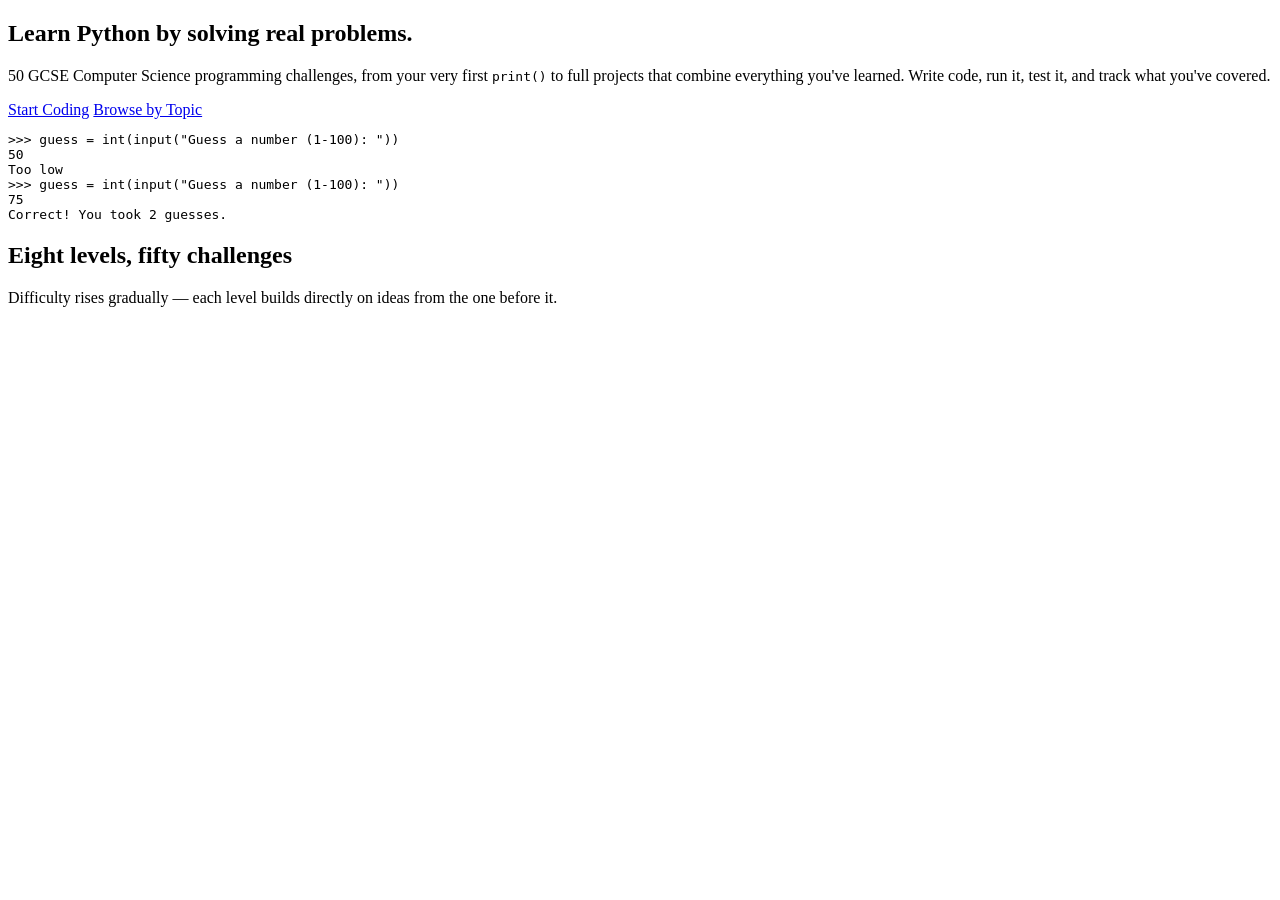
==== index.html @ 18b49186 "Create index.html" ====
<!DOCTYPE html>
<html lang="en">
<head>
<meta charset="UTF-8" />
<meta name="viewport" content="width=device-width, initial-scale=1.0" />
<title>Python GCSE Challenge Lab</title>
<link rel="stylesheet" href="css/style.css" />
</head>
<body data-page="home">
<header id="site-header" class="site-header"></header>

<main class="page">
  <section class="hero">
    <div>
      <h1>Learn Python by solving real problems.</h1>
      <p class="lede">50 GCSE Computer Science programming challenges, from your very first <code>print()</code> to full projects that combine everything you've learned. Write code, run it, test it, and track what you've covered.</p>
      <div class="hero-actions">
        <a href="challenges.html" class="btn btn-primary">Start Coding</a>
        <a href="topics.html" class="btn">Browse by Topic</a>
      </div>
    </div>
    <div class="hero-console">
      <div class="console-bar"><span class="dot"></span><span class="dot"></span><span class="dot"></span></div>
      <pre><span class="out-prompt">&gt;&gt;&gt; </span>guess = int(input("Guess a number (1-100): "))
50
Too low
<span class="out-prompt">&gt;&gt;&gt; </span>guess = int(input("Guess a number (1-100): "))
75
<span class="out-good">Correct! You took 2 guesses.</span></pre>
    </div>
  </section>

  <section id="home-stats" class="home-stats"></section>

  <section>
    <h2>Eight levels, fifty challenges</h2>
    <p class="page-lede">Difficulty rises gradually — each level builds directly on ideas from the one before it.</p>
    <div id="level-strip" class="level-strip"></div>
  </section>
</main>

<footer id="site-footer" class="site-footer"></footer>

<script src="js/challenges.js"></script>
<script src="js/app.js"></script>
<script>
  document.addEventListener("DOMContentLoaded", () => {
    const total = CHALLENGES.length;
    const data = ProgressStore.all();
    const completedCount = Object.keys(data.completed).length;
    const percent = total ? Math.round((completedCount / total) * 100) : 0;
    const currentLevel = completedCount
      ? Math.max(...Object.keys(data.completed).map(id => getChallengeById(Number(id)).level))
      : 0;

    document.getElementById("home-stats").innerHTML = `
      <div class="stat-block"><div class="num">${total}</div><div class="lbl">Total challenges</div></div>
      <div class="stat-block"><div class="num">${completedCount}</div><div class="lbl">Completed</div></div>
      <div class="stat-block"><div class="num">${percent}%</div><div class="lbl">Overall progress</div></div>
      <div class="stat-block"><div class="num">${currentLevel || "—"}</div><div class="lbl">Current level</div></div>
    `;

    document.getElementById("level-strip").innerHTML = LEVELS.map(l => {
      const count = CHALLENGES.filter(c => c.level === l.level).length;
      return `<a class="level-row" href="challenges.html?level=${l.level}" style="text-decoration:none;color:inherit;">
        <span class="level-tag">LEVEL ${l.level}</span>
        <span class="level-name">${l.name} — <span class="text-faint">${l.tagline}</span></span>
        <span class="level-count">${count} challenges</span>
      </a>`;
    }).join("");
  });
</script>
</body>
</html>
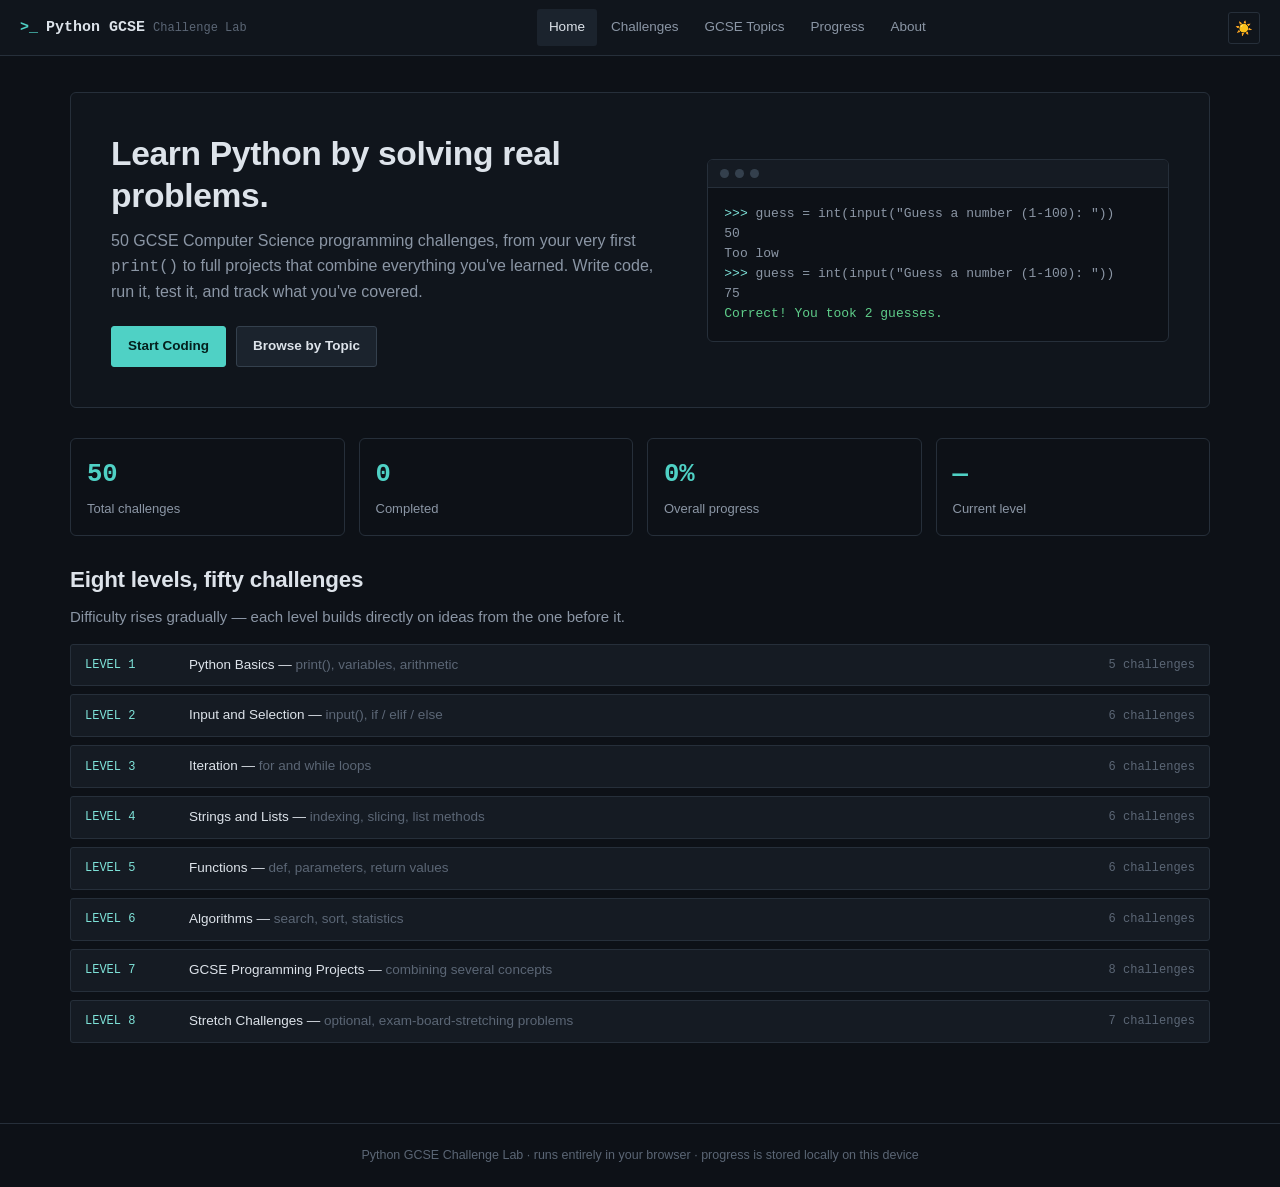
==== commit b34a8989: "Add files via upload" ====
--- a/index.html
+++ b/index.html
@@ -3,7 +3,8 @@
 <head>
 <meta charset="UTF-8" />
 <meta name="viewport" content="width=device-width, initial-scale=1.0" />
-<title>Python GCSE Challenge Lab</title>
+<title>PyBench — Python GCSE Challenge Lab</title>
+<link rel="icon" type="image/svg+xml" href="favicon.svg" />
 <link rel="stylesheet" href="css/style.css" />
 </head>
 <body data-page="home">
--- a/css/style.css
+++ b/css/style.css
@@ -0,0 +1,613 @@
+/* ==========================================================================
+   Python GCSE Challenge Lab — Stylesheet
+   Design language: a quiet, IDE-like workspace. Dark charcoal/navy base,
+   a single cyan accent reserved for interactive/active elements, and a
+   monospace face wherever code or code-like data appears.
+   ========================================================================== */
+
+:root {
+  /* Color: dark theme (default) */
+  --bg: #0d1117;
+  --bg-raised: #10151c;
+  --surface: #151b23;
+  --surface-2: #1b232d;
+  --border: #262f3a;
+  --border-strong: #34404d;
+  --text: #dde3ea;
+  --text-dim: #8b96a5;
+  --text-faint: #5b6675;
+  --accent: #4fd1c5;
+  --accent-strong: #7fe4da;
+  --accent-contrast: #04201d;
+  --warn: #e8b04b;
+  --good: #5fce8a;
+  --bad: #e8706b;
+
+  --mono: "SFMono-Regular", "JetBrains Mono", Consolas, "Liberation Mono", Menlo, monospace;
+  --sans: -apple-system, "Segoe UI", Roboto, "Helvetica Neue", Arial, sans-serif;
+
+  --radius: 6px;
+  --radius-sm: 3px;
+  --shadow: 0 8px 24px rgba(0, 0, 0, 0.35);
+
+  --header-h: 56px;
+}
+
+:root[data-theme="light"] {
+  --bg: #f4f6f8;
+  --bg-raised: #ffffff;
+  --surface: #ffffff;
+  --surface-2: #eef1f4;
+  --border: #d7dce2;
+  --border-strong: #b9c1cb;
+  --text: #182028;
+  --text-dim: #4d5865;
+  --text-faint: #8794a3;
+  --accent: #0f8a7c;
+  --accent-strong: #0b6a5f;
+  --accent-contrast: #ffffff;
+  --warn: #9a6a0c;
+  --good: #1f8f52;
+  --bad: #c23b35;
+  --shadow: 0 8px 24px rgba(20, 30, 40, 0.12);
+}
+
+/* ---------------------------------- Reset --------------------------------- */
+
+*, *::before, *::after { box-sizing: border-box; }
+
+html { color-scheme: dark; }
+:root[data-theme="light"] html { color-scheme: light; }
+
+body {
+  margin: 0;
+  background: var(--bg);
+  color: var(--text);
+  font-family: var(--sans);
+  font-size: 15px;
+  line-height: 1.55;
+  -webkit-font-smoothing: antialiased;
+}
+
+h1, h2, h3, h4 { font-family: var(--sans); font-weight: 650; line-height: 1.25; margin: 0 0 0.5em; letter-spacing: -0.01em; }
+h1 { font-size: 1.9rem; }
+h2 { font-size: 1.4rem; }
+h3 { font-size: 1.1rem; }
+p { margin: 0 0 1em; color: var(--text); }
+a { color: var(--accent-strong); text-decoration: none; }
+a:hover { text-decoration: underline; }
+code, pre, .mono { font-family: var(--mono); }
+ul, ol { padding-left: 1.3em; }
+
+:focus-visible {
+  outline: 2px solid var(--accent);
+  outline-offset: 2px;
+}
+
+button {
+  font-family: var(--sans);
+  cursor: pointer;
+}
+
+/* ---------------------------------- Layout -------------------------------- */
+
+.site-header {
+  height: var(--header-h);
+  border-bottom: 1px solid var(--border);
+  background: var(--bg-raised);
+  display: flex;
+  align-items: center;
+  justify-content: space-between;
+  padding: 0 20px;
+  position: sticky;
+  top: 0;
+  z-index: 50;
+}
+
+.brand {
+  display: flex;
+  align-items: baseline;
+  gap: 8px;
+  font-family: var(--mono);
+  font-weight: 700;
+  font-size: 15px;
+  color: var(--text);
+}
+.brand .brand-mark { color: var(--accent); }
+.brand .brand-sub { color: var(--text-faint); font-weight: 500; font-size: 12px; }
+
+.main-nav {
+  display: flex;
+  gap: 2px;
+}
+.main-nav a {
+  color: var(--text-dim);
+  font-size: 13.5px;
+  padding: 8px 12px;
+  border-radius: var(--radius-sm);
+}
+.main-nav a:hover { color: var(--text); text-decoration: none; background: var(--surface-2); }
+.main-nav a.active { color: var(--text); background: var(--surface-2); }
+
+.header-actions { display: flex; align-items: center; gap: 10px; }
+
+.icon-btn {
+  background: transparent;
+  border: 1px solid var(--border);
+  color: var(--text-dim);
+  border-radius: var(--radius-sm);
+  width: 32px;
+  height: 32px;
+  display: flex;
+  align-items: center;
+  justify-content: center;
+  font-size: 14px;
+}
+.icon-btn:hover { color: var(--text); border-color: var(--border-strong); }
+
+.page {
+  max-width: 1180px;
+  margin: 0 auto;
+  padding: 36px 20px 80px;
+}
+.page-narrow { max-width: 760px; }
+.page-wide { max-width: 1360px; }
+
+.eyebrow-free-title { margin-bottom: 6px; }
+.page-lede { color: var(--text-dim); max-width: 640px; }
+
+/* ---------------------------------- Buttons ------------------------------- */
+
+.btn {
+  display: inline-flex;
+  align-items: center;
+  gap: 8px;
+  border-radius: var(--radius-sm);
+  padding: 9px 16px;
+  font-size: 13.5px;
+  font-weight: 600;
+  border: 1px solid var(--border-strong);
+  background: var(--surface-2);
+  color: var(--text);
+}
+.btn:hover { border-color: var(--text-faint); text-decoration: none; }
+.btn-primary {
+  background: var(--accent);
+  border-color: var(--accent);
+  color: var(--accent-contrast);
+}
+.btn-primary:hover { background: var(--accent-strong); border-color: var(--accent-strong); }
+.btn-ghost {
+  background: transparent;
+  border-color: transparent;
+  color: var(--text-dim);
+}
+.btn-ghost:hover { color: var(--text); background: var(--surface-2); }
+.btn-danger { color: var(--bad); border-color: var(--border); background: transparent; }
+.btn-danger:hover { border-color: var(--bad); }
+.btn-sm { padding: 6px 11px; font-size: 12.5px; }
+.btn:disabled { opacity: 0.45; cursor: not-allowed; }
+
+/* ---------------------------------- Cards --------------------------------- */
+
+.panel {
+  background: var(--surface);
+  border: 1px solid var(--border);
+  border-radius: var(--radius);
+}
+
+.card {
+  background: var(--surface);
+  border: 1px solid var(--border);
+  border-radius: var(--radius);
+  padding: 16px;
+}
+
+/* --------------------------------- Home hero ------------------------------ */
+
+.hero {
+  border: 1px solid var(--border);
+  background: var(--bg-raised);
+  border-radius: var(--radius);
+  padding: 40px;
+  display: grid;
+  grid-template-columns: 1.1fr 0.9fr;
+  gap: 32px;
+  align-items: center;
+}
+@media (max-width: 860px) { .hero { grid-template-columns: 1fr; padding: 24px; } }
+
+.hero h1 { font-size: 2.1rem; margin-bottom: 12px; }
+.hero p.lede { color: var(--text-dim); font-size: 16px; margin-bottom: 22px; }
+.hero-actions { display: flex; gap: 10px; flex-wrap: wrap; }
+
+.hero-console {
+  font-family: var(--mono);
+  font-size: 13px;
+  background: var(--bg);
+  border: 1px solid var(--border);
+  border-radius: var(--radius);
+  overflow: hidden;
+}
+.hero-console .console-bar {
+  display: flex;
+  gap: 6px;
+  padding: 9px 12px;
+  border-bottom: 1px solid var(--border);
+  background: var(--surface);
+}
+.hero-console .dot { width: 9px; height: 9px; border-radius: 50%; background: var(--border-strong); }
+.hero-console pre { margin: 0; padding: 16px; color: var(--text-dim); white-space: pre-wrap; }
+.hero-console .out-good { color: var(--good); }
+.hero-console .out-prompt { color: var(--accent-strong); }
+
+.home-stats {
+  display: grid;
+  grid-template-columns: repeat(4, 1fr);
+  gap: 14px;
+  margin: 30px 0;
+}
+@media (max-width: 700px) { .home-stats { grid-template-columns: repeat(2, 1fr); } }
+.stat-block { border: 1px solid var(--border); border-radius: var(--radius); padding: 16px; }
+.stat-block .num { font-family: var(--mono); font-size: 1.6rem; font-weight: 700; color: var(--accent); }
+.stat-block .lbl { color: var(--text-dim); font-size: 13px; margin-top: 4px; }
+
+.level-strip { display: flex; flex-direction: column; gap: 8px; margin-top: 14px; }
+.level-row {
+  display: grid;
+  grid-template-columns: 90px 1fr auto;
+  align-items: center;
+  gap: 14px;
+  padding: 10px 14px;
+  border: 1px solid var(--border);
+  border-radius: var(--radius-sm);
+  background: var(--surface);
+}
+.level-row .level-tag { font-family: var(--mono); font-size: 12px; color: var(--accent-strong); }
+.level-row .level-name { font-size: 13.5px; }
+.level-row .level-count { font-size: 12px; color: var(--text-faint); font-family: var(--mono); }
+
+/* ------------------------------ Challenge list ----------------------------- */
+
+.filter-bar {
+  display: flex;
+  gap: 10px;
+  flex-wrap: wrap;
+  align-items: center;
+  margin-bottom: 22px;
+  padding: 14px;
+  border: 1px solid var(--border);
+  border-radius: var(--radius);
+  background: var(--surface);
+}
+.filter-bar input[type="search"],
+.filter-bar select {
+  background: var(--bg);
+  border: 1px solid var(--border-strong);
+  color: var(--text);
+  border-radius: var(--radius-sm);
+  padding: 8px 10px;
+  font-size: 13px;
+  font-family: var(--sans);
+}
+.filter-bar input[type="search"] { flex: 1 1 200px; min-width: 160px; }
+.filter-bar label { font-size: 12px; color: var(--text-faint); margin-right: 6px; }
+.filter-group { display: flex; align-items: center; }
+.filter-count { margin-left: auto; font-size: 12.5px; color: var(--text-faint); font-family: var(--mono); }
+
+.challenge-grid {
+  display: grid;
+  grid-template-columns: repeat(auto-fill, minmax(280px, 1fr));
+  gap: 14px;
+}
+
+.challenge-card {
+  border: 1px solid var(--border);
+  border-radius: var(--radius);
+  background: var(--surface);
+  padding: 16px;
+  display: flex;
+  flex-direction: column;
+  gap: 10px;
+  transition: border-color 0.12s ease;
+}
+.challenge-card:hover { border-color: var(--border-strong); text-decoration: none; }
+.challenge-card .cc-top { display: flex; justify-content: space-between; align-items: flex-start; gap: 8px; }
+.challenge-card .cc-id { font-family: var(--mono); color: var(--text-faint); font-size: 12px; }
+.challenge-card h3 { font-size: 15px; margin: 0; color: var(--text); }
+.challenge-card .cc-desc { color: var(--text-dim); font-size: 13px; margin: 0; }
+.challenge-card .cc-meta { display: flex; gap: 6px; flex-wrap: wrap; }
+.challenge-card .cc-footer { margin-top: auto; display: flex; justify-content: space-between; align-items: center; }
+
+.badge {
+  font-size: 11px;
+  font-family: var(--mono);
+  padding: 3px 7px;
+  border-radius: var(--radius-sm);
+  border: 1px solid var(--border-strong);
+  color: var(--text-dim);
+  white-space: nowrap;
+}
+.badge-level { color: var(--accent-strong); border-color: rgba(79, 209, 197, 0.35); }
+.badge-stretch { color: var(--warn); border-color: rgba(232, 176, 75, 0.4); }
+.badge-done { color: var(--good); border-color: rgba(95, 206, 138, 0.4); }
+.badge-progress { color: var(--warn); border-color: rgba(232, 176, 75, 0.4); }
+
+.status-dot { width: 8px; height: 8px; border-radius: 50%; display: inline-block; }
+.status-dot.done { background: var(--good); }
+.status-dot.viewed { background: var(--warn); }
+.status-dot.new { background: var(--text-faint); }
+
+/* --------------------------------- Detail page ----------------------------- */
+
+.challenge-header {
+  display: flex;
+  justify-content: space-between;
+  align-items: flex-start;
+  gap: 16px;
+  margin-bottom: 18px;
+  flex-wrap: wrap;
+}
+.challenge-header .ch-meta-line {
+  font-family: var(--mono);
+  color: var(--text-faint);
+  font-size: 12.5px;
+  margin-bottom: 6px;
+}
+
+.workbench {
+  display: grid;
+  grid-template-columns: minmax(300px, 420px) 1fr;
+  gap: 16px;
+  align-items: start;
+}
+@media (max-width: 980px) { .workbench { grid-template-columns: 1fr; } }
+
+.brief-panel { padding: 20px; }
+.brief-section { margin-bottom: 20px; }
+.brief-section:last-child { margin-bottom: 0; }
+.brief-section h4 {
+  font-size: 11.5px;
+  color: var(--text-faint);
+  margin-bottom: 8px;
+  font-weight: 700;
+}
+.req-list { list-style: none; padding: 0; margin: 0; display: flex; flex-direction: column; gap: 6px; }
+.req-list li { display: flex; gap: 8px; align-items: flex-start; font-size: 13.5px; color: var(--text-dim); }
+.req-list li::before { content: "—"; color: var(--text-faint); }
+.concept-chips { display: flex; flex-wrap: wrap; gap: 6px; }
+.chip {
+  font-family: var(--mono);
+  font-size: 11.5px;
+  padding: 3px 8px;
+  border-radius: var(--radius-sm);
+  background: var(--surface-2);
+  border: 1px solid var(--border);
+  color: var(--text-dim);
+}
+.example-block { background: var(--bg); border: 1px solid var(--border); border-radius: var(--radius-sm); padding: 10px 12px; font-family: var(--mono); font-size: 12.5px; color: var(--text-dim); white-space: pre-wrap; }
+
+.editor-panel { display: flex; flex-direction: column; gap: 12px; }
+
+.editor-toolbar {
+  display: flex;
+  align-items: center;
+  gap: 8px;
+  padding: 8px 10px;
+  border: 1px solid var(--border);
+  border-radius: var(--radius) var(--radius) 0 0;
+  background: var(--surface);
+  border-bottom: none;
+}
+.editor-toolbar .tb-label { font-family: var(--mono); font-size: 12px; color: var(--text-faint); margin-right: auto; }
+
+.code-shell {
+  border: 1px solid var(--border);
+  border-radius: 0 0 var(--radius) var(--radius);
+  overflow: hidden;
+  background: var(--bg);
+}
+
+.code-area-wrap {
+  display: flex;
+  font-family: var(--mono);
+  font-size: 13.5px;
+  line-height: 1.6;
+}
+.line-numbers {
+  user-select: none;
+  text-align: right;
+  color: var(--text-faint);
+  padding: 12px 10px 12px 0;
+  background: var(--bg-raised);
+  border-right: 1px solid var(--border);
+  white-space: pre;
+  overflow: hidden;
+}
+textarea.code-input {
+  flex: 1;
+  resize: vertical;
+  min-height: 260px;
+  background: var(--bg);
+  color: var(--text);
+  border: none;
+  padding: 12px;
+  font-family: var(--mono);
+  font-size: 13.5px;
+  line-height: 1.6;
+  outline: none;
+  tab-size: 4;
+}
+
+.console-wrap { border-top: 1px solid var(--border); }
+.console-head {
+  display: flex;
+  align-items: center;
+  gap: 8px;
+  padding: 8px 12px;
+  background: var(--surface);
+  font-family: var(--mono);
+  font-size: 11.5px;
+  color: var(--text-faint);
+  border-bottom: 1px solid var(--border);
+}
+.console-out {
+  margin: 0;
+  padding: 12px;
+  font-family: var(--mono);
+  font-size: 13px;
+  min-height: 90px;
+  max-height: 260px;
+  overflow-y: auto;
+  white-space: pre-wrap;
+  color: var(--text-dim);
+}
+.console-out .err { color: var(--bad); }
+.console-out .ok-line { color: var(--good); }
+.console-out .prompt-line { color: var(--accent-strong); }
+
+.test-results { display: flex; flex-direction: column; gap: 6px; margin-top: 10px; }
+.test-row {
+  display: flex;
+  align-items: center;
+  gap: 8px;
+  font-size: 12.5px;
+  font-family: var(--mono);
+  padding: 7px 10px;
+  border-radius: var(--radius-sm);
+  border: 1px solid var(--border);
+}
+.test-row.pass { color: var(--good); border-color: rgba(95, 206, 138, 0.35); }
+.test-row.fail { color: var(--bad); border-color: rgba(232, 112, 107, 0.35); }
+.test-row.pending { color: var(--text-faint); }
+
+.hint-list { display: flex; flex-direction: column; gap: 8px; }
+.hint-item {
+  border: 1px solid var(--border);
+  border-radius: var(--radius-sm);
+  overflow: hidden;
+}
+.hint-item summary {
+  padding: 9px 12px;
+  cursor: pointer;
+  font-size: 13px;
+  color: var(--text-dim);
+  list-style: none;
+  display: flex;
+  align-items: center;
+  gap: 8px;
+}
+.hint-item summary::-webkit-details-marker { display: none; }
+.hint-item summary::before { content: "+"; color: var(--accent); font-family: var(--mono); width: 12px; }
+.hint-item[open] summary::before { content: "–"; }
+.hint-item .hint-body { padding: 0 12px 12px 30px; color: var(--text-dim); font-size: 13px; }
+.hint-body code { background: var(--bg); padding: 1px 5px; border-radius: 3px; }
+
+.solution-gate {
+  border: 1px solid var(--border);
+  border-radius: var(--radius);
+  padding: 16px;
+  text-align: center;
+  color: var(--text-dim);
+  font-size: 13.5px;
+}
+.solution-gate p { margin-bottom: 12px; }
+
+.solution-block { display: none; flex-direction: column; gap: 14px; }
+.solution-block.visible { display: flex; }
+.solution-code {
+  background: var(--bg);
+  border: 1px solid var(--border);
+  border-radius: var(--radius-sm);
+  padding: 14px;
+  font-family: var(--mono);
+  font-size: 13px;
+  overflow-x: auto;
+  white-space: pre;
+  color: var(--text);
+}
+
+.completion-bar {
+  display: flex;
+  align-items: center;
+  gap: 12px;
+  padding: 14px 16px;
+  border: 1px solid var(--border);
+  border-radius: var(--radius);
+  margin-top: 16px;
+  flex-wrap: wrap;
+}
+.completion-bar .status-text { font-size: 13.5px; color: var(--text-dim); margin-right: auto; }
+
+/* ---------------------------------- Topics -------------------------------- */
+
+.topic-grid {
+  display: grid;
+  grid-template-columns: repeat(auto-fill, minmax(220px, 1fr));
+  gap: 12px;
+}
+.topic-card {
+  border: 1px solid var(--border);
+  border-radius: var(--radius);
+  background: var(--surface);
+  padding: 16px;
+  display: flex;
+  flex-direction: column;
+  gap: 8px;
+}
+.topic-card h3 { font-size: 14.5px; margin: 0; }
+.topic-card .topic-count { font-family: var(--mono); font-size: 12px; color: var(--text-faint); }
+.topic-progress-track { height: 5px; background: var(--surface-2); border-radius: 4px; overflow: hidden; }
+.topic-progress-fill { height: 100%; background: var(--accent); }
+
+/* --------------------------------- Progress -------------------------------- */
+
+.progress-summary { display: grid; grid-template-columns: 1.1fr 0.9fr; gap: 18px; margin-bottom: 24px; }
+@media (max-width: 860px) { .progress-summary { grid-template-columns: 1fr; } }
+
+.big-progress { padding: 22px; }
+.big-progress .pct { font-family: var(--mono); font-size: 2.4rem; font-weight: 700; color: var(--accent); }
+.bar-track { height: 10px; border-radius: 5px; background: var(--surface-2); overflow: hidden; margin: 14px 0; }
+.bar-fill { height: 100%; background: var(--accent); border-radius: 5px; transition: width 0.3s ease; }
+.progress-metrics { display: flex; gap: 22px; flex-wrap: wrap; margin-top: 10px; }
+.progress-metric .m-num { font-family: var(--mono); font-size: 1.15rem; font-weight: 700; }
+.progress-metric .m-lbl { font-size: 12px; color: var(--text-faint); }
+
+.topic-checklist { display: flex; flex-direction: column; gap: 8px; padding: 20px; }
+.topic-checklist .tc-row { display: flex; align-items: center; gap: 10px; font-size: 13.5px; }
+.topic-checklist .tc-row .tc-mark { font-family: var(--mono); width: 16px; }
+.topic-checklist .tc-row.done { color: var(--good); }
+.topic-checklist .tc-row.pending { color: var(--text-faint); }
+
+.completed-table { width: 100%; border-collapse: collapse; font-size: 13px; }
+.completed-table th { text-align: left; color: var(--text-faint); font-weight: 600; font-size: 11.5px; padding: 8px 10px; border-bottom: 1px solid var(--border); }
+.completed-table td { padding: 9px 10px; border-bottom: 1px solid var(--border); color: var(--text-dim); }
+.completed-table tr:last-child td { border-bottom: none; }
+
+.empty-state { padding: 40px 20px; text-align: center; color: var(--text-faint); }
+
+/* ---------------------------------- About --------------------------------- */
+
+.about-block { margin-bottom: 26px; }
+.about-block h2 { margin-bottom: 10px; }
+
+/* --------------------------------- Utility --------------------------------- */
+
+.flex-row { display: flex; gap: 10px; align-items: center; }
+.mt-1 { margin-top: 8px; } .mt-2 { margin-top: 16px; } .mt-3 { margin-top: 24px; }
+.text-dim { color: var(--text-dim); }
+.text-faint { color: var(--text-faint); }
+.hidden { display: none !important; }
+
+.site-footer {
+  border-top: 1px solid var(--border);
+  padding: 22px 20px;
+  text-align: center;
+  color: var(--text-faint);
+  font-size: 12.5px;
+}
+
+@media print {
+  .site-header, .site-footer, .no-print { display: none !important; }
+  body { background: #fff; color: #000; }
+}
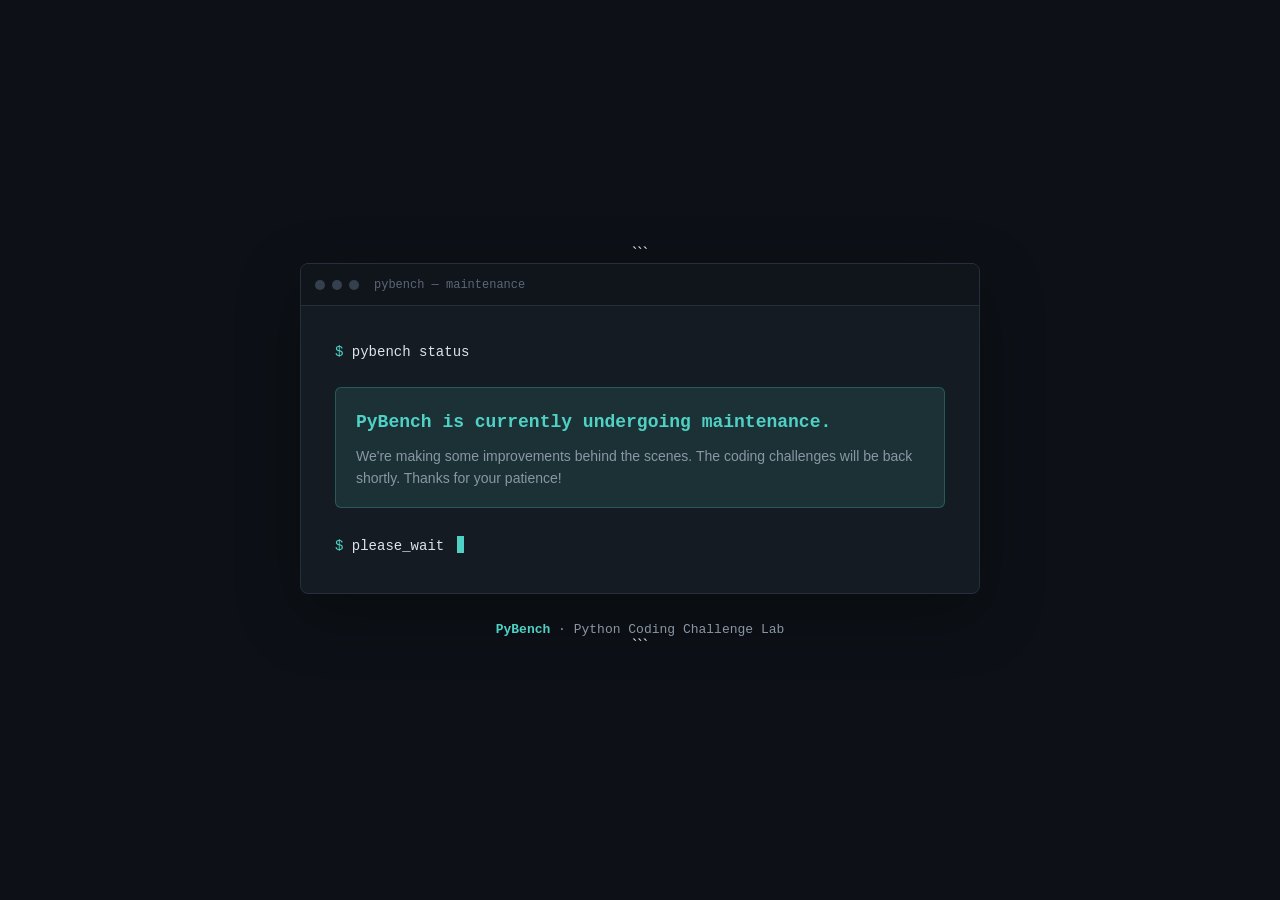
==== commit f7823f5b: "Rename m_index.html to index.html" ====
--- a/index.html
+++ b/index.html
@@ -1,75 +1,209 @@
 <!DOCTYPE html>
+
 <html lang="en">
 <head>
-<meta charset="UTF-8" />
-<meta name="viewport" content="width=device-width, initial-scale=1.0" />
-<title>PyBench — Python GCSE Challenge Lab</title>
-<link rel="icon" type="image/svg+xml" href="favicon.svg" />
-<link rel="stylesheet" href="css/style.css" />
+  <meta charset="UTF-8">
+  <meta name="viewport" content="width=device-width, initial-scale=1.0">
+  <title>PyBench — Maintenance</title>
+
+  <style>
+    :root {
+      --bg: #0d1117;
+      --surface: #151b23;
+      --border: #262f3a;
+      --text: #dde3ea;
+      --text-dim: #8b96a5;
+      --accent: #4fd1c5;
+      --accent-soft: rgba(79, 209, 197, 0.12);
+      --mono: "SFMono-Regular", "JetBrains Mono", Consolas,
+              "Liberation Mono", Menlo, monospace;
+      --sans: -apple-system, BlinkMacSystemFont, "Segoe UI", Roboto,
+              "Helvetica Neue", Arial, sans-serif;
+    }
+
+    * {
+      box-sizing: border-box;
+    }
+
+    body {
+      margin: 0;
+      min-height: 100vh;
+      background: var(--bg);
+      color: var(--text);
+      font-family: var(--sans);
+      display: flex;
+      align-items: center;
+      justify-content: center;
+      padding: 24px;
+    }
+
+    .container {
+      width: 100%;
+      max-width: 680px;
+      text-align: center;
+    }
+
+    .terminal {
+      background: var(--surface);
+      border: 1px solid var(--border);
+      border-radius: 8px;
+      overflow: hidden;
+      text-align: left;
+      box-shadow: 0 20px 60px rgba(0, 0, 0, 0.35);
+    }
+
+    .terminal-bar {
+      height: 42px;
+      display: flex;
+      align-items: center;
+      gap: 7px;
+      padding: 0 14px;
+      background: #10151c;
+      border-bottom: 1px solid var(--border);
+    }
+
+    .dot {
+      width: 10px;
+      height: 10px;
+      border-radius: 50%;
+      background: #34404d;
+    }
+
+    .terminal-title {
+      margin-left: 8px;
+      color: #5b6675;
+      font-family: var(--mono);
+      font-size: 12px;
+    }
+
+    .terminal-body {
+      padding: 34px;
+      font-family: var(--mono);
+      font-size: 14px;
+      line-height: 1.8;
+    }
+
+    .prompt {
+      color: var(--accent);
+    }
+
+    .command {
+      color: var(--text);
+    }
+
+    .status {
+      margin-top: 22px;
+      padding: 18px 20px;
+      background: var(--accent-soft);
+      border: 1px solid rgba(79, 209, 197, 0.25);
+      border-radius: 6px;
+    }
+
+    .status-title {
+      color: var(--accent);
+      font-size: 18px;
+      font-weight: 700;
+      margin-bottom: 6px;
+    }
+
+    .status-text {
+      color: var(--text-dim);
+      font-family: var(--sans);
+      font-size: 14px;
+      line-height: 1.6;
+    }
+
+    .cursor {
+      display: inline-block;
+      width: 7px;
+      height: 17px;
+      background: var(--accent);
+      vertical-align: -3px;
+      margin-left: 4px;
+      animation: blink 1s steps(1) infinite;
+    }
+
+    @keyframes blink {
+      50% {
+        opacity: 0;
+      }
+    }
+
+    .brand {
+      margin-top: 28px;
+      font-family: var(--mono);
+      font-size: 13px;
+      color: var(--text-dim);
+    }
+
+    .brand strong {
+      color: var(--accent);
+    }
+
+    @media (max-width: 600px) {
+      .terminal-body {
+        padding: 24px;
+      }
+
+      .terminal {
+        border-radius: 6px;
+      }
+    }
+  </style>
+
 </head>
-<body data-page="home">
-<header id="site-header" class="site-header"></header>
-
-<main class="page">
-  <section class="hero">
+
+<body>
+
+  <main class="container">
+
+```
+<div class="terminal">
+
+  <div class="terminal-bar">
+    <span class="dot"></span>
+    <span class="dot"></span>
+    <span class="dot"></span>
+    <span class="terminal-title">pybench — maintenance</span>
+  </div>
+
+  <div class="terminal-body">
+
     <div>
-      <h1>Learn Python by solving real problems.</h1>
-      <p class="lede">50 GCSE Computer Science programming challenges, from your very first <code>print()</code> to full projects that combine everything you've learned. Write code, run it, test it, and track what you've covered.</p>
-      <div class="hero-actions">
-        <a href="challenges.html" class="btn btn-primary">Start Coding</a>
-        <a href="topics.html" class="btn">Browse by Topic</a>
+      <span class="prompt">$</span>
+      <span class="command"> pybench status</span>
+    </div>
+
+    <div class="status">
+      <div class="status-title">
+        PyBench is currently undergoing maintenance.
+      </div>
+
+      <div class="status-text">
+        We're making some improvements behind the scenes.
+        The coding challenges will be back shortly.
+        Thanks for your patience!
       </div>
     </div>
-    <div class="hero-console">
-      <div class="console-bar"><span class="dot"></span><span class="dot"></span><span class="dot"></span></div>
-      <pre><span class="out-prompt">&gt;&gt;&gt; </span>guess = int(input("Guess a number (1-100): "))
-50
-Too low
-<span class="out-prompt">&gt;&gt;&gt; </span>guess = int(input("Guess a number (1-100): "))
-75
-<span class="out-good">Correct! You took 2 guesses.</span></pre>
+
+    <br>
+
+    <div>
+      <span class="prompt">$</span>
+      <span class="command"> please_wait</span>
+      <span class="cursor"></span>
     </div>
-  </section>
-
-  <section id="home-stats" class="home-stats"></section>
-
-  <section>
-    <h2>Eight levels, fifty challenges</h2>
-    <p class="page-lede">Difficulty rises gradually — each level builds directly on ideas from the one before it.</p>
-    <div id="level-strip" class="level-strip"></div>
-  </section>
-</main>
-
-<footer id="site-footer" class="site-footer"></footer>
-
-<script src="js/challenges.js"></script>
-<script src="js/app.js"></script>
-<script>
-  document.addEventListener("DOMContentLoaded", () => {
-    const total = CHALLENGES.length;
-    const data = ProgressStore.all();
-    const completedCount = Object.keys(data.completed).length;
-    const percent = total ? Math.round((completedCount / total) * 100) : 0;
-    const currentLevel = completedCount
-      ? Math.max(...Object.keys(data.completed).map(id => getChallengeById(Number(id)).level))
-      : 0;
-
-    document.getElementById("home-stats").innerHTML = `
-      <div class="stat-block"><div class="num">${total}</div><div class="lbl">Total challenges</div></div>
-      <div class="stat-block"><div class="num">${completedCount}</div><div class="lbl">Completed</div></div>
-      <div class="stat-block"><div class="num">${percent}%</div><div class="lbl">Overall progress</div></div>
-      <div class="stat-block"><div class="num">${currentLevel || "—"}</div><div class="lbl">Current level</div></div>
-    `;
-
-    document.getElementById("level-strip").innerHTML = LEVELS.map(l => {
-      const count = CHALLENGES.filter(c => c.level === l.level).length;
-      return `<a class="level-row" href="challenges.html?level=${l.level}" style="text-decoration:none;color:inherit;">
-        <span class="level-tag">LEVEL ${l.level}</span>
-        <span class="level-name">${l.name} — <span class="text-faint">${l.tagline}</span></span>
-        <span class="level-count">${count} challenges</span>
-      </a>`;
-    }).join("");
-  });
-</script>
+
+  </div>
+
+</div>
+
+<div class="brand">
+  <strong>PyBench</strong> · Python Coding Challenge Lab
+</div>
+```
+
+  </main>
+
 </body>
 </html>
